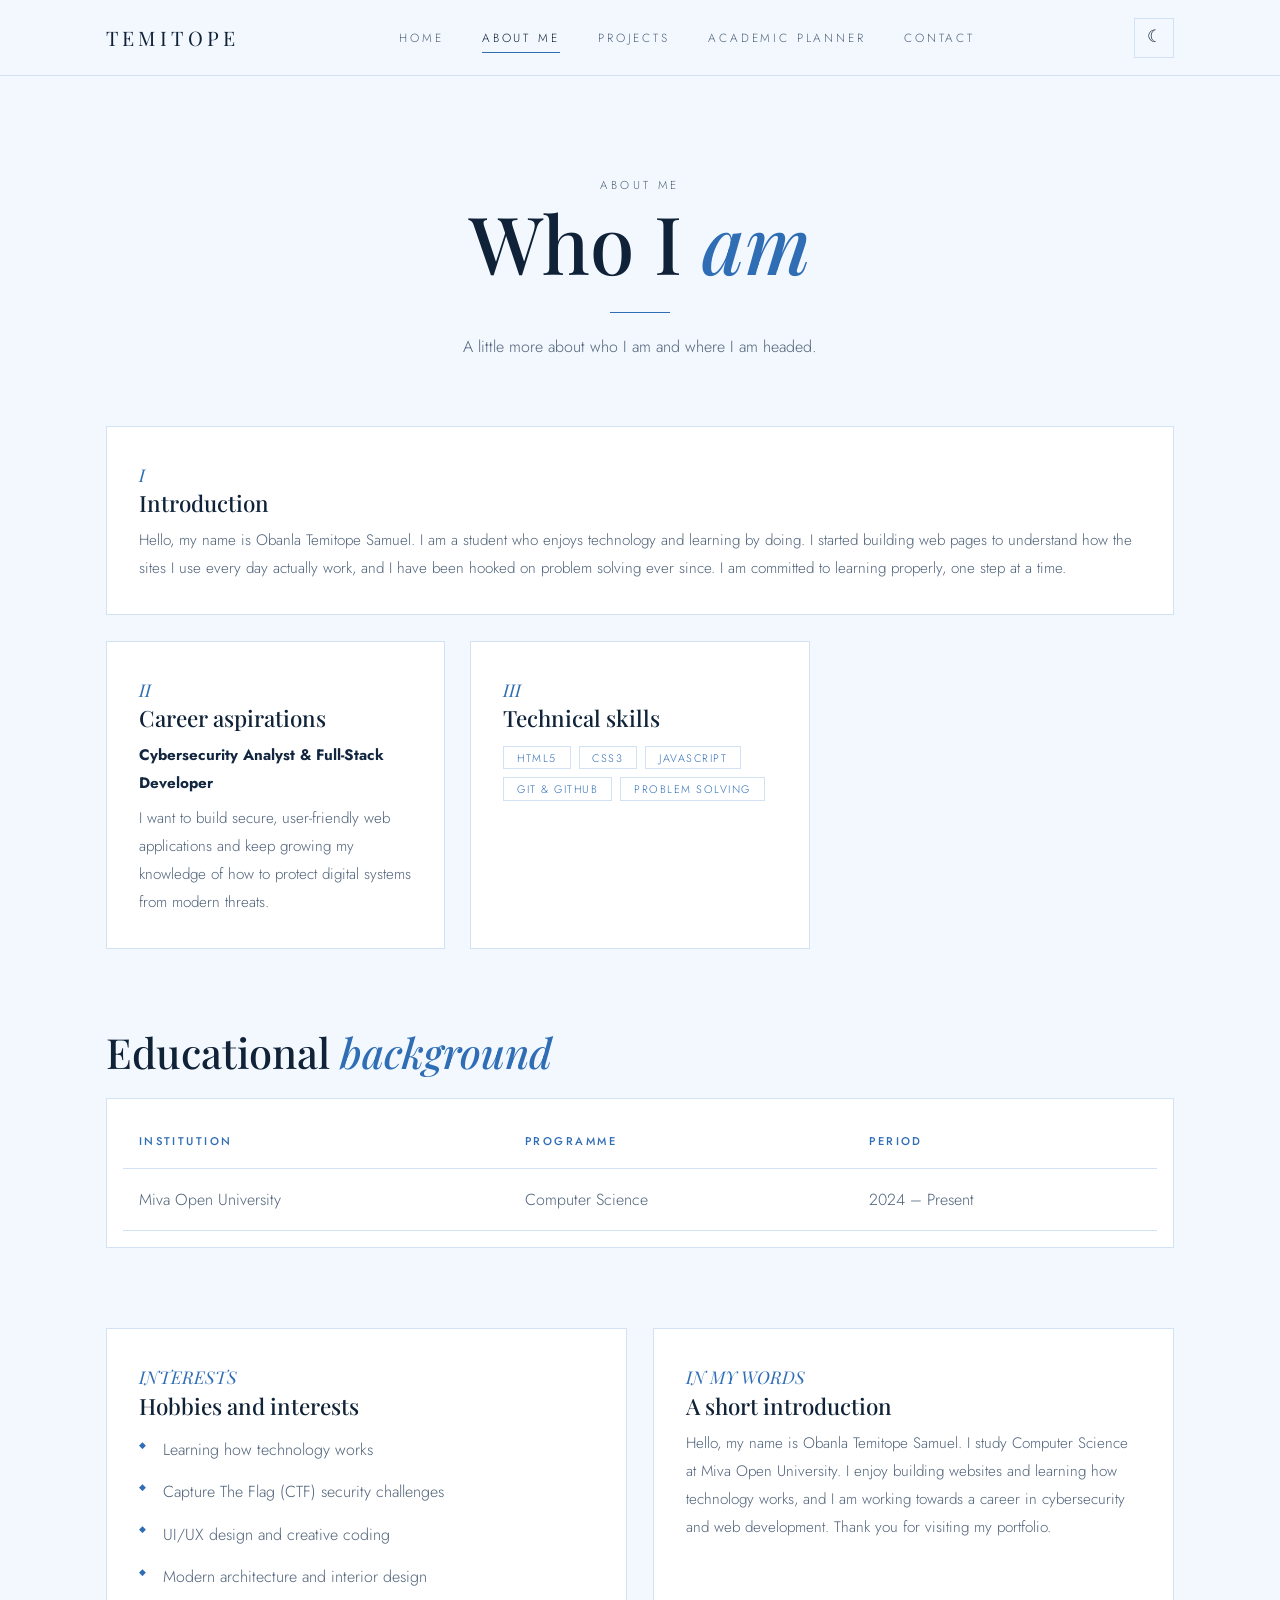
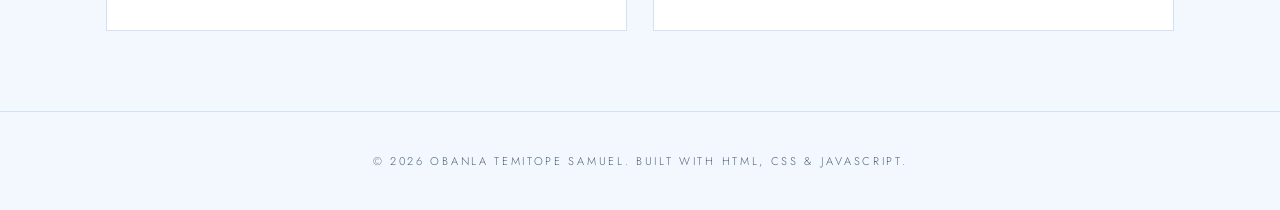
==== about.html @ 8a177ec4 "Add files via upload" ====
<!DOCTYPE html>
<html lang="en">
<head>
<meta charset="UTF-8">
<meta name="viewport" content="width=device-width, initial-scale=1">
<title>About Me | Obanla Temitope Samuel</title>
<meta name="description" content="Education, skills, career goals and interests of Obanla Temitope Samuel.">
<link rel="preconnect" href="https://fonts.googleapis.com">
<link rel="preconnect" href="https://fonts.gstatic.com" crossorigin>
<link href="https://fonts.googleapis.com/css2?family=Jost:wght@300;400;500&family=Playfair+Display:ital,wght@0,500;0,600;1,500&display=swap" rel="stylesheet">
<link rel="stylesheet" href="style.css">
<script>try{var t=localStorage.getItem('theme');document.documentElement.dataset.theme=t||'light';}catch(e){}</script>
</head>
<body>
<div class="glow" id="glow" aria-hidden="true"></div>
<header class="site-header">
<div class="bar">
<a class="brand" href="index.html">Temitope</a>
<nav class="nav" aria-label="Main navigation"><ul id="menu"><li><a href="index.html">Home</a></li><li><a href="about.html" aria-current="page">About Me</a></li><li><a href="projects.html">Projects</a></li><li><a href="planner.html">Academic Planner</a></li><li><a href="contact.html">Contact</a></li></ul></nav>
<div class="nav-controls">
<button id="themeToggle" class="theme-btn" type="button" aria-label="Switch to light theme">&#9728;</button>
<button class="menu-btn" id="menuBtn" type="button" aria-label="Toggle menu" aria-expanded="false" aria-controls="menu">&#9776;</button>
</div>
</div>
</header>
<main>
<div class="wrap page-title"><p class="eyebrow">About me</p><h1>Who I <em>am</em></h1><div class="rule"></div><p>A little more about who I am and where I am headed.</p></div>
<section>
<div class="wrap grid" style="grid-template-columns:repeat(auto-fit,minmax(300px,1fr))">
<div class="card" style="grid-column:1/-1"><p class="num">I</p><h3>Introduction</h3><p>Hello, my name is Obanla Temitope Samuel. I am a student who enjoys technology and learning by doing. I started building web pages to understand how the sites I use every day actually work, and I have been hooked on problem solving ever since. I am committed to learning properly, one step at a time.</p></div>
<div class="card"><p class="num">II</p><h3>Career aspirations</h3><p><strong style="color:var(--ink)">Cybersecurity Analyst &amp; Full-Stack Developer</strong></p><p style="margin-top:.4rem">I want to build secure, user-friendly web applications and keep growing my knowledge of how to protect digital systems from modern threats.</p></div>
<div class="card"><p class="num">III</p><h3>Technical skills</h3><div class="tags"><span>HTML5</span><span>CSS3</span><span>JavaScript</span><span>Git &amp; GitHub</span><span>Problem Solving</span></div></div>
</div>
</section>
<section style="padding-top:0">
<div class="wrap">
<h2>Educational <em>background</em></h2>
<div class="card table-scroll" style="margin-top:1.4rem;padding:1rem">
<table>
<caption style="position:absolute;left:-9999px">My education</caption>
<thead><tr><th scope="col">Institution</th><th scope="col">Programme</th><th scope="col">Period</th></tr></thead>
<tbody><tr><td>Miva Open University</td><td>Computer Science</td><td>2024 &ndash; Present</td></tr></tbody>
</table>
</div>
</div>
</section>
<section style="padding-top:0">
<div class="wrap grid">
<div class="card"><p class="num">INTERESTS</p><h3>Hobbies and interests</h3><ul class="clean"><li>Learning how technology works</li><li>Capture The Flag (CTF) security challenges</li><li>UI/UX design and creative coding</li><li>Modern architecture and interior design</li></ul></div>
<div class="card"><p class="num">IN MY WORDS</p><h3>A short introduction</h3><p>Hello, my name is Obanla Temitope Samuel. I study Computer Science at Miva Open University. I enjoy building websites and learning how technology works, and I am working towards a career in cybersecurity and web development. Thank you for visiting my portfolio.</p></div>
</div>
</section>
</main>
<footer class="site-footer">
<p>&copy; 2026 Obanla Temitope Samuel. Built with HTML, CSS &amp; JavaScript.</p>
</footer>
<script src="script.js"></script>
</body>
</html>
---- style.css ----
:root{--bg:#070707;--card:#0f0f0f;--card2:#161616;--line:#2b2b2b;--ink:#f3f0ea;--muted:#a09c95;--gold:#a9cdf5;--serif:'Playfair Display',Georgia,serif;--sans:'Jost','Helvetica Neue',Arial,sans-serif}
*{box-sizing:border-box;margin:0;padding:0}
html{scroll-behavior:smooth}
body{background:var(--bg);color:var(--ink);font-family:var(--sans);font-size:16px;font-weight:300;line-height:1.85;overflow-x:hidden;position:relative}
h1,h2,h3{font-family:var(--serif);font-weight:500;line-height:1.12;color:#fff}
h1{font-size:clamp(2.7rem,6.5vw,5rem)}h2{font-size:clamp(1.8rem,3.5vw,2.6rem);margin-bottom:.8rem}h3{font-size:1.4rem}
em{font-style:italic;color:var(--gold)}
a{color:var(--gold);text-decoration:none;border-bottom:1px solid rgba(169,205,245,.4)}a:hover{color:#fff;border-color:#fff}
img{max-width:100%;display:block}
:focus-visible{outline:2px solid var(--gold);outline-offset:4px}
.glow{position:fixed;top:0;left:0;width:440px;height:440px;margin:-220px 0 0 -220px;border-radius:50%;pointer-events:none;z-index:0;background:radial-gradient(circle,rgba(255,255,255,.16) 0%,rgba(255,255,255,.06) 40%,transparent 70%);opacity:0;transition:opacity .4s;will-change:transform}
.glow.on{opacity:1}
header,main,footer{position:relative;z-index:1}
.site-header{position:sticky;top:0;z-index:20;background:rgba(7,7,7,.92);backdrop-filter:blur(10px);border-bottom:1px solid var(--line)}
.bar{max-width:1120px;margin:auto;padding:1.1rem 1.6rem;display:flex;align-items:center;justify-content:space-between}
.brand{font-family:var(--serif);font-size:1.25rem;letter-spacing:.22em;text-transform:uppercase;color:#fff;border:none}.brand:hover{color:var(--gold)}
.nav ul{list-style:none;display:flex;gap:2.4rem}
.nav a{border:none;font-size:.74rem;letter-spacing:.24em;text-transform:uppercase;color:var(--muted);padding:.4rem 0;position:relative;transition:color .3s}
.nav a::after{content:"";position:absolute;left:0;bottom:0;width:0;height:1px;background:var(--gold);transition:width .3s}
.nav a:hover{color:#fff}.nav a:hover::after,.nav a[aria-current="page"]::after{width:100%}
.nav a[aria-current="page"]{color:#fff}
.menu-btn{display:none;background:none;border:1px solid var(--line);color:#fff;font-size:1.3rem;padding:.2rem .7rem;cursor:pointer}
.wrap{max-width:1120px;margin:auto;padding:0 1.6rem}
section{padding:5rem 0}
.eyebrow{font-size:.72rem;letter-spacing:.3em;text-transform:uppercase;color:var(--gold);margin-bottom:1.1rem;display:flex;align-items:center;gap:.9rem}
.eyebrow::before{content:"";width:40px;height:1px;background:var(--gold)}
.hero{padding:5rem 0 4rem}
.hero .wrap{display:grid;grid-template-columns:.8fr 1.2fr;gap:5rem;align-items:center}
.frame{position:relative;max-width:380px;margin-inline:auto;width:100%}
.frame::after{content:"";position:absolute;inset:18px -18px -18px 18px;border:1px solid var(--gold);z-index:-1}
.frame img{width:100%;height:auto;aspect-ratio:4/5;object-fit:cover}
.hero .intro{color:var(--muted);max-width:52ch;margin:1.4rem 0}
.sub{font-size:.78rem;letter-spacing:.2em;text-transform:uppercase;color:var(--muted);margin-top:1.8rem}
.sub b{color:var(--gold);font-weight:400}
.btn{display:inline-block;padding:.9rem 2rem;border:1px solid var(--gold);background:var(--gold);color:#000;font-family:var(--sans);font-size:.74rem;font-weight:500;letter-spacing:.22em;text-transform:uppercase;cursor:pointer;transition:background .3s,color .3s,transform .3s}
.btn:hover{background:transparent;color:var(--gold);transform:translateY(-2px);border-color:var(--gold)}
.btn.ghost{background:transparent;color:var(--gold)}.btn.ghost:hover{background:var(--gold);color:#000}
.btns{display:flex;gap:1rem;flex-wrap:wrap;margin-top:2rem}
.quote{border-block:1px solid var(--line);text-align:center;padding:4rem 1.6rem;background:var(--card)}
.quote p{font-family:var(--serif);font-style:italic;font-size:clamp(1.7rem,4vw,2.8rem);color:#fff}
.quote small{display:block;margin-top:1rem;font-size:.7rem;letter-spacing:.3em;text-transform:uppercase;color:var(--muted)}
.grid{display:grid;grid-template-columns:repeat(auto-fit,minmax(250px,1fr));gap:1.6rem}
.card{background:var(--card);border:1px solid var(--line);padding:2rem;transition:border-color .3s,transform .3s}
a.card{display:block;color:var(--ink);border-bottom:1px solid var(--line)}a.card:hover{border-color:var(--gold);transform:translateY(-4px);color:var(--ink)}
.card p{color:var(--muted);font-size:.95rem}.card .num{font-family:var(--serif);font-style:italic;color:var(--gold);font-size:1.1rem}
.page-title{text-align:center;padding:5rem 0 1rem}.page-title .eyebrow{justify-content:center}.page-title .eyebrow::before{display:none}
.page-title p{color:var(--muted);max-width:56ch;margin:1.2rem auto 0}
.rule{width:60px;height:1px;background:var(--gold);margin:1.6rem auto 0}
.page-title+section{padding-top:3rem}
.lead{color:var(--muted);max-width:62ch}
ul.clean{list-style:none}ul.clean li{padding:.4rem 0 .4rem 1.5rem;position:relative;color:var(--muted)}
ul.clean li::before{content:"\25C6";position:absolute;left:0;top:.5rem;font-size:.55rem;color:var(--gold)}
.table-scroll{overflow-x:auto}
table{width:100%;border-collapse:collapse;min-width:480px}
th,td{text-align:left;padding:1rem;border-bottom:1px solid var(--line)}
th{font-size:.7rem;letter-spacing:.22em;text-transform:uppercase;color:var(--gold);font-weight:500}
td{color:var(--muted)}
.tags{display:flex;flex-wrap:wrap;gap:.5rem;margin:.9rem 0}
.tags span{border:1px solid var(--line);color:var(--gold);padding:.05rem .8rem;font-size:.68rem;letter-spacing:.14em;text-transform:uppercase}
.project{padding:0;overflow:hidden;display:flex;flex-direction:column}
.project img{width:100%;height:auto;aspect-ratio:600/340;border-bottom:1px solid var(--line)}
.project .body{padding:1.7rem;display:flex;flex-direction:column;flex:1}
.project .btns{justify-content:flex-start;margin-top:auto;padding-top:.8rem}.project .btn{padding:.65rem 1.3rem}
.note{border:1px solid var(--line);border-left:2px solid var(--gold);padding:1rem 1.4rem;color:var(--muted);font-size:.88rem;margin-top:2.5rem}
audio{width:100%;margin-top:1rem;filter:invert(.92) hue-rotate(180deg)}
input,textarea{font-family:inherit;font-weight:300;font-size:1rem;padding:.85rem 1rem;border:1px solid var(--line);background:#0b0b0b;color:#fff;width:100%;color-scheme:dark}
input:focus,textarea:focus{border-color:var(--gold);outline:none}
::placeholder{color:#6a665f}
.add-task{display:grid;grid-template-columns:1fr auto auto;gap:.7rem}
#taskList{list-style:none;margin-top:1.4rem}
#taskList li{display:flex;align-items:center;gap:1rem;padding:1rem;border:1px solid var(--line);background:var(--card2);margin-bottom:.7rem;animation:pop .3s ease}
#taskList li.done .label{text-decoration:line-through;color:#6a665f}
#taskList input[type=checkbox]{width:20px;height:20px;accent-color:#a9cdf5;flex:none}
.label{flex:1;word-break:break-word}.label small{display:block;color:var(--muted)}
.del{background:none;border:none;color:var(--gold);cursor:pointer;font-family:inherit;padding:.3rem .6rem;text-decoration:underline}.del:hover{color:#fff}
.stats{display:flex;justify-content:space-between;align-items:center;flex-wrap:wrap;gap:.6rem;color:var(--muted);margin-top:.8rem;font-size:.9rem}
#taskList li.empty{display:block;text-align:center;color:var(--muted);border-style:dashed;background:transparent}
@keyframes pop{from{opacity:0;transform:scale(.98)}to{opacity:1;transform:none}}
.contact{display:grid;grid-template-columns:1.2fr .8fr;gap:2rem}
.field{margin-bottom:1.2rem}.field label{display:block;font-size:.7rem;letter-spacing:.2em;text-transform:uppercase;margin-bottom:.45rem;color:var(--gold)}
.error{color:#ff7a8c;font-size:.82rem;min-height:1.2em;margin-top:.25rem}
.field.invalid input,.field.invalid textarea{border-color:#ff7a8c}
#formStatus,#taskMsg{margin-top:1rem;font-weight:500}
.calc{max-width:340px;margin:1.5rem auto;padding:1.2rem}
.calc-screen{background:#000;border:1px solid var(--line);padding:1rem;text-align:right;min-height:86px}
.calc-screen small{display:block;color:var(--muted);min-height:1.4em;font-size:.8rem}.calc-screen output{font-family:var(--serif);font-size:2.2rem;overflow-wrap:anywhere}
.keys{display:grid;grid-template-columns:repeat(4,1fr);gap:.5rem;margin-top:.8rem}
.keys button{min-height:50px;border:1px solid var(--line);background:var(--card2);color:#fff;font-family:var(--sans);font-size:1rem;cursor:pointer;transition:background .2s,color .2s}
.keys button:hover{background:#262626}.keys .op{background:var(--gold);color:#000;border-color:var(--gold)}.keys .op:hover{background:#fff}
#history{list-style:none;margin-top:1rem;color:var(--muted);font-size:.85rem}#history li{padding:.3rem 0;border-bottom:1px solid var(--line)}
.meter{height:5px;background:var(--line);margin:1rem 0 .5rem}.meter span{display:block;height:100%;width:0;background:var(--gold);transition:width .3s,background .3s}
.checks{list-style:none;margin-top:1rem}.checks li{padding:.35rem 0 .35rem 1.8rem;position:relative;color:var(--muted)}
.checks li::before{content:"\25CB";position:absolute;left:0;color:var(--gold)}.checks li.ok{color:#fff}.checks li.ok::before{content:"\25CF"}
.site-footer{border-top:1px solid var(--line);text-align:center;padding:2.4rem 1rem;color:var(--muted);font-size:.7rem;letter-spacing:.24em;text-transform:uppercase}
@media(max-width:820px){
 .menu-btn{display:block}.nav{position:absolute;top:100%;left:0;right:0;background:#070707;border-bottom:1px solid var(--line)}
 .nav ul{display:none;flex-direction:column;gap:.2rem;padding:.8rem 1.6rem 1.2rem}.nav ul.open{display:flex}.nav a{display:block;padding:.7rem 0}
 .hero .wrap,.contact{grid-template-columns:1fr;gap:3rem}.frame{max-width:300px}
 .add-task{grid-template-columns:1fr}section{padding:3.4rem 0}
}
@media(prefers-reduced-motion:reduce){*{animation:none!important;transition:none!important}html{scroll-behavior:auto}.glow{display:none}}

select{font-family:inherit;font-weight:300;font-size:1rem;padding:.85rem 1rem;border:1px solid var(--line);background:#0b0b0b;color:#fff;color-scheme:dark}
select:focus{border-color:var(--gold);outline:none}
details{margin-top:.6rem}summary{cursor:pointer;color:var(--gold);font-size:.74rem;letter-spacing:.18em;text-transform:uppercase}details p{margin-top:.6rem}
.nav-controls{display:flex;align-items:center;gap:.8rem}
.theme-btn{background:none;border:1px solid var(--line);color:#fff;width:40px;height:40px;cursor:pointer;font-size:1.05rem;line-height:1}
.ok{color:#4ade80}.bad{color:#ff7a8c}
.label small.course{display:block;color:var(--gold);font-size:.7rem;letter-spacing:.14em;text-transform:uppercase}
.project-links{display:flex;gap:.7rem;flex-wrap:wrap;margin-top:.4rem}
.card h3+p,.card h3+ul{margin-top:.6rem}
/* light theme */
[data-theme="light"]{--bg:#f3f8fe;--card:#ffffff;--card2:#e9f1fb;--line:#d2e1f3;--ink:#12263f;--muted:#4f6279;--gold:#2f6db5}
[data-theme="light"] h1,[data-theme="light"] h2,[data-theme="light"] h3,[data-theme="light"] .brand,[data-theme="light"] .quote p,[data-theme="light"] .nav a:hover,[data-theme="light"] .nav a[aria-current="page"],[data-theme="light"] .checks li.ok{color:#0f2238}
[data-theme="light"] .site-header,[data-theme="light"] .nav{background:rgba(243,248,254,.95)}
[data-theme="light"] .menu-btn,[data-theme="light"] .theme-btn{color:#0f2238}
[data-theme="light"] .btn{color:#fff}[data-theme="light"] .btn:hover{color:var(--gold)}[data-theme="light"] .btn.ghost{color:var(--gold)}[data-theme="light"] .btn.ghost:hover{color:#fff}
[data-theme="light"] a:hover,[data-theme="light"] .del:hover{color:#0f2238;border-color:#0f2238}
[data-theme="light"] input,[data-theme="light"] textarea,[data-theme="light"] select{background:#fff;color:#0f2238;color-scheme:light}
[data-theme="light"] ::placeholder{color:#8a9bb2}
[data-theme="light"] .glow{background:radial-gradient(circle,rgba(47,109,181,.18) 0%,rgba(47,109,181,.07) 40%,transparent 70%)}
[data-theme="light"] .ok{color:#1a7f3c}[data-theme="light"] .bad{color:#b3261e}[data-theme="light"] .error{color:#b3261e}
[data-theme="light"] #taskList li.done .label{color:#8a9bb2}
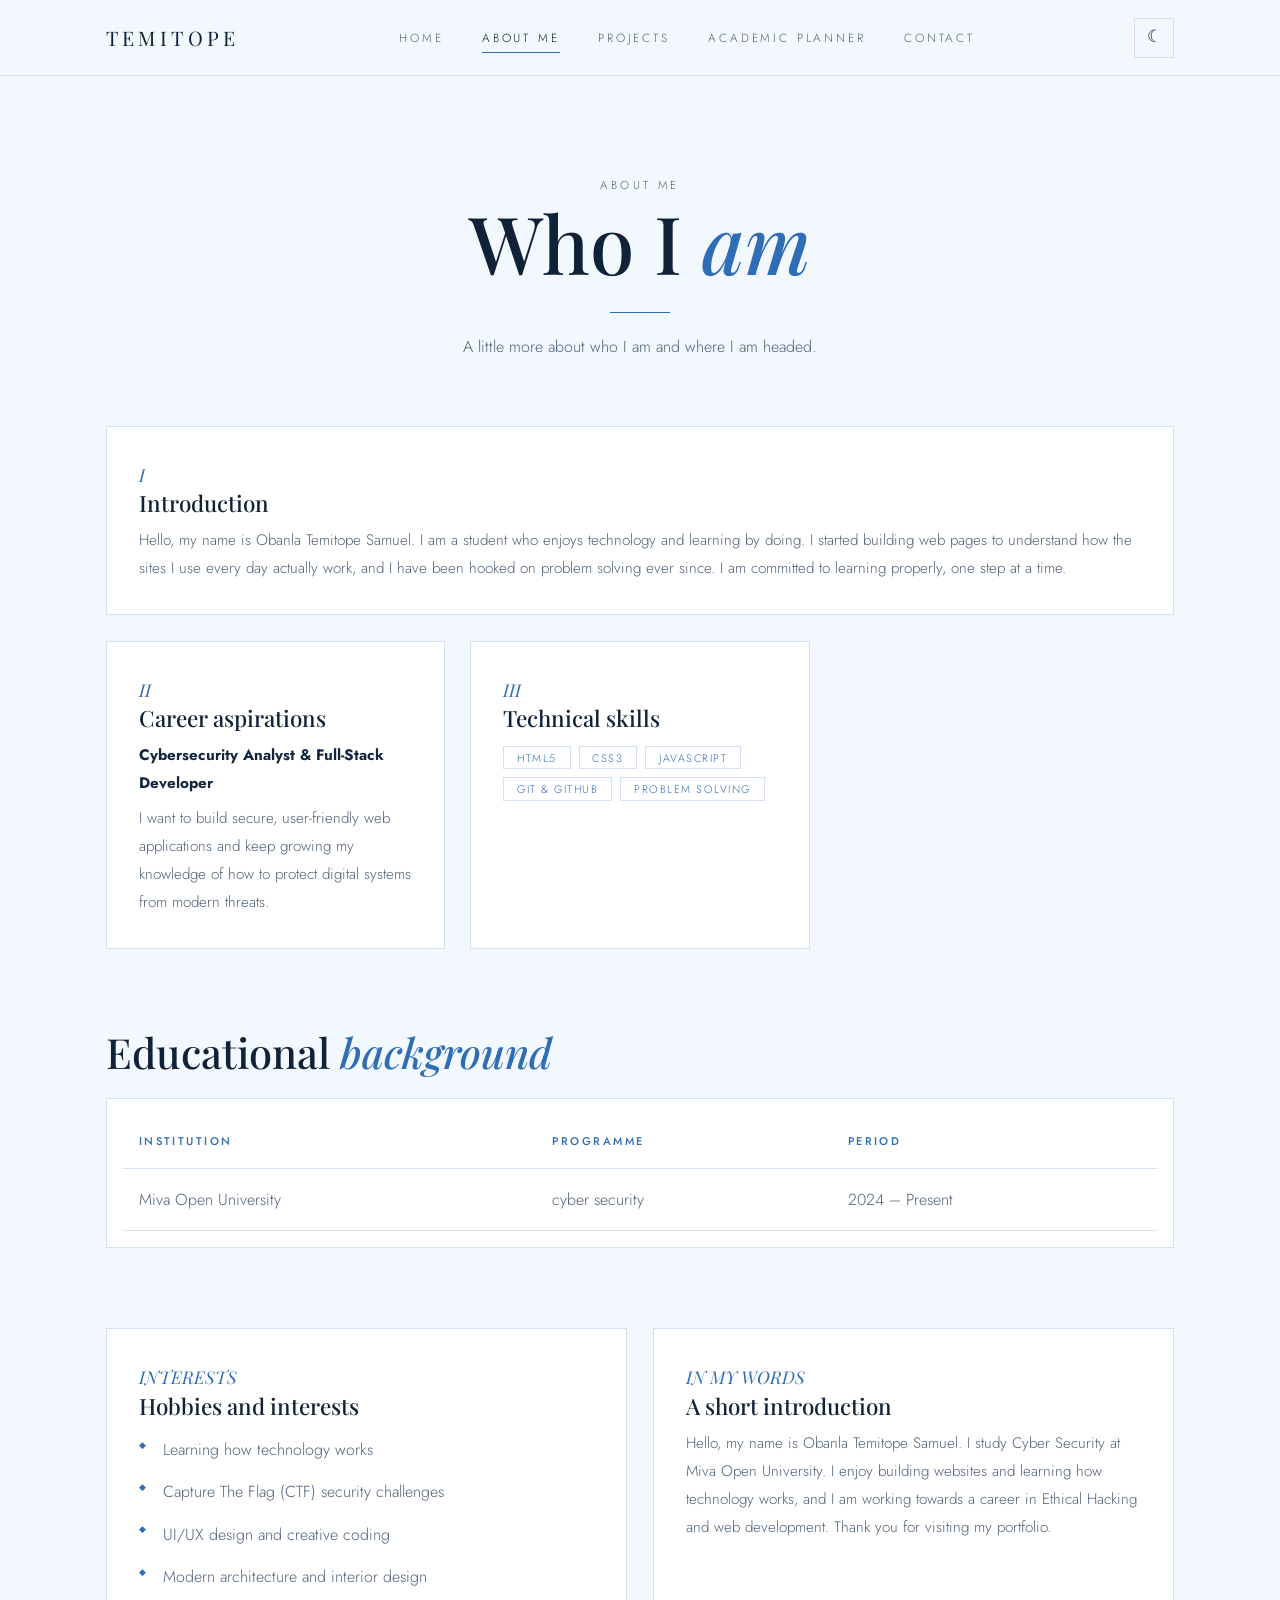
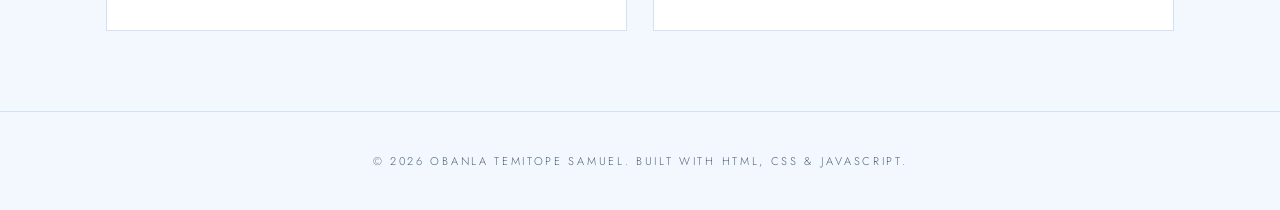
==== commit f80b1638: "Update education and introduction details" ====
--- a/about.html
+++ b/about.html
@@ -39,7 +39,7 @@
 <table>
 <caption style="position:absolute;left:-9999px">My education</caption>
 <thead><tr><th scope="col">Institution</th><th scope="col">Programme</th><th scope="col">Period</th></tr></thead>
-<tbody><tr><td>Miva Open University</td><td>Computer Science</td><td>2024 &ndash; Present</td></tr></tbody>
+<tbody><tr><td>Miva Open University</td><td>cyber security</td><td>2024 &ndash; Present</td></tr></tbody>
 </table>
 </div>
 </div>
@@ -47,7 +47,7 @@
 <section style="padding-top:0">
 <div class="wrap grid">
 <div class="card"><p class="num">INTERESTS</p><h3>Hobbies and interests</h3><ul class="clean"><li>Learning how technology works</li><li>Capture The Flag (CTF) security challenges</li><li>UI/UX design and creative coding</li><li>Modern architecture and interior design</li></ul></div>
-<div class="card"><p class="num">IN MY WORDS</p><h3>A short introduction</h3><p>Hello, my name is Obanla Temitope Samuel. I study Computer Science at Miva Open University. I enjoy building websites and learning how technology works, and I am working towards a career in cybersecurity and web development. Thank you for visiting my portfolio.</p></div>
+<div class="card"><p class="num">IN MY WORDS</p><h3>A short introduction</h3><p>Hello, my name is Obanla Temitope Samuel. I study Cyber Security at Miva Open University. I enjoy building websites and learning how technology works, and I am working towards a career in Ethical Hacking and web development. Thank you for visiting my portfolio.</p></div>
 </div>
 </section>
 </main>
